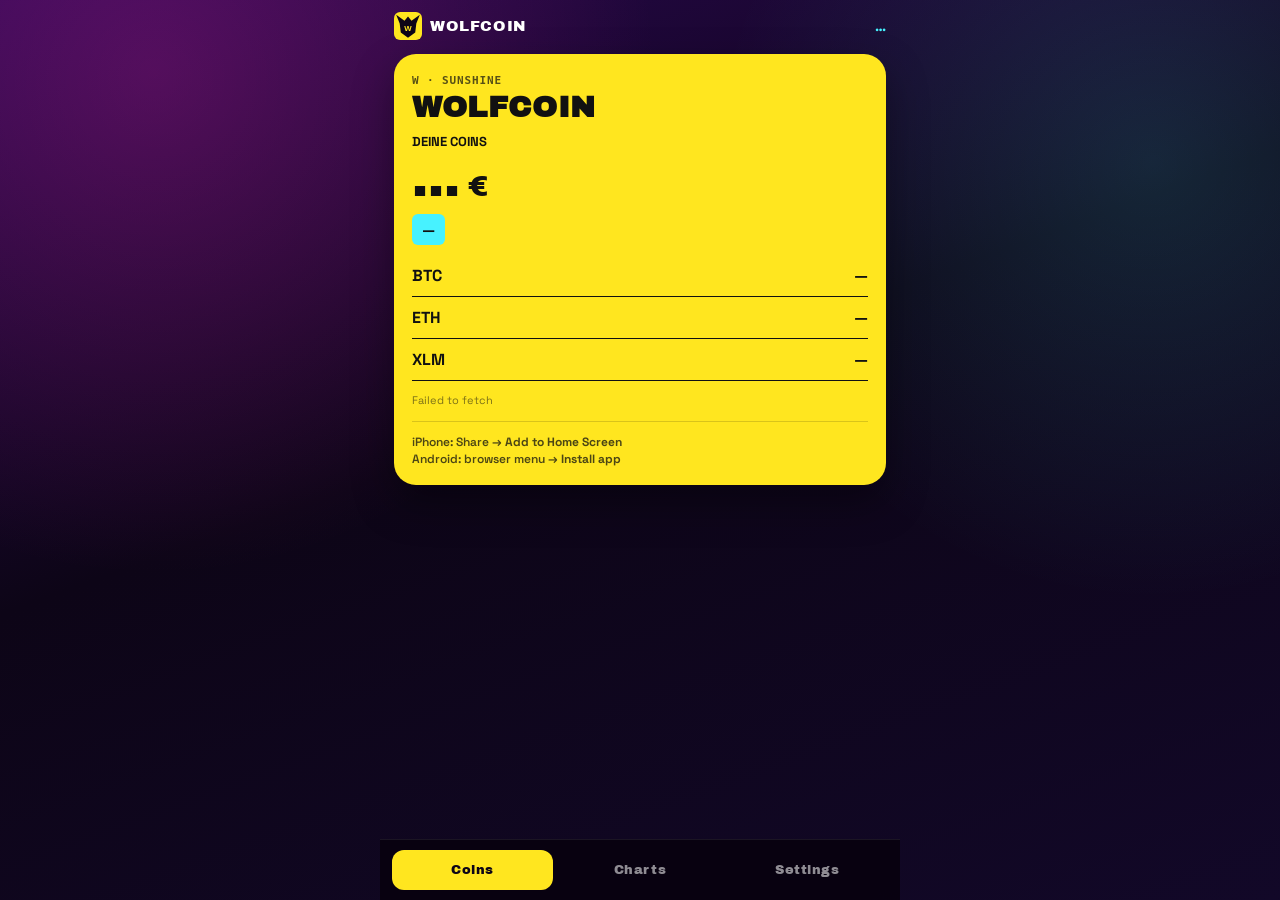
==== index.html @ 1785a9e9 "Show MIN/MAX with dates on each chart" ====
<!DOCTYPE html>
<html lang="de">
<head>
  <meta charset="utf-8" />
  <meta name="viewport" content="width=device-width, initial-scale=1, viewport-fit=cover" />
  <meta name="theme-color" content="#FFE61F" />
  <meta name="apple-mobile-web-app-capable" content="yes" />
  <meta name="mobile-web-app-capable" content="yes" />
  <meta name="apple-mobile-web-app-title" content="WolfCoin" />
  <meta name="apple-mobile-web-app-status-bar-style" content="black-translucent" />
  <title>WolfCoin</title>
  <link rel="manifest" href="manifest.webmanifest" />
  <link rel="icon" href="icon-192.png" type="image/png" />
  <link rel="apple-touch-icon" href="icon-180.png" />
  <link rel="preconnect" href="https://fonts.googleapis.com" />
  <link rel="preconnect" href="https://fonts.gstatic.com" crossorigin />
  <link href="https://fonts.googleapis.com/css2?family=Archivo+Black&family=Space+Grotesk:wght@500;600;700&display=swap" rel="stylesheet" />
  <link rel="stylesheet" href="styles.css" />
</head>
<body>
  <div id="app">
    <header class="topbar">
      <div class="brand">
        <img src="icon.svg" alt="" width="28" height="28" />
        <span>WOLFCOIN</span>
      </div>
      <div id="top-total" class="top-total">…</div>
    </header>

    <main>
      <!-- Portfolio -->
      <section id="view-home" class="view active">
        <article class="sunshine-card">
          <p class="eyebrow">W · SUNSHINE</p>
          <h1>WOLFCOIN</h1>
          <p class="section-label">DEINE COINS</p>
          <div class="hero-value">
            <span id="home-total">…</span>
            <span id="home-glyph">€</span>
          </div>
          <div class="pills">
            <span id="home-total-pill" class="pill cyan">—</span>
            <span id="home-change-pill" class="pill pink hidden">—</span>
          </div>
          <div id="home-rows" class="coin-rows"></div>
          <p id="home-fresh" class="fresh">—</p>
          <p id="install-hint" class="install-hint">
            iPhone: Share → <strong>Add to Home Screen</strong><br />
            Android: browser menu → <strong>Install app</strong>
          </p>
        </article>
      </section>

      <!-- Charts -->
      <section id="view-charts" class="view">
        <div class="charts-head">
          <h2>CHARTS</h2>
          <p>Ein Chart pro Coin + Gesamt in Euro.</p>
        </div>

        <div id="timeframes" class="chip-row"></div>

        <div class="readout-row">
          <div class="readout">
            <div id="readout-value" class="readout-value">—</div>
            <div class="readout-meta">
              <span id="readout-label">GESAMT</span>
              <span id="readout-date" class="muted"></span>
            </div>
          </div>
          <button id="reload-charts" class="btn-lime" type="button">Neu laden</button>
        </div>

        <div id="visibility" class="chip-row eyes"></div>
        <p id="charts-status" class="status"></p>
        <div id="chart-list" class="chart-list"></div>
        <p class="footnote">Charts: Binance · Spot: CoinGecko</p>
      </section>

      <!-- Settings -->
      <section id="view-settings" class="view">
        <div class="settings-panel">
          <h2>Einstellungen</h2>

          <label class="field">
            <span>Währung</span>
            <select id="currency-select">
              <option value="eur">EUR</option>
              <option value="usd">USD</option>
            </select>
          </label>

          <div class="field">
            <span>Coin suchen</span>
            <input id="coin-search" type="search" placeholder="bitcoin, eth, xlm…" autocomplete="off" />
            <div id="search-hits" class="search-hits"></div>
          </div>

          <label class="field">
            <span>Menge</span>
            <input id="coin-amount" type="text" inputmode="decimal" placeholder="0.01" />
          </label>

          <button id="add-coin" class="btn-lime wide" type="button">Hinzufügen / Aktualisieren</button>

          <h3>Deine Coins</h3>
          <div id="settings-rows" class="settings-rows"></div>
        </div>
      </section>
    </main>

    <nav class="tabbar">
      <button data-view="home" class="tab active" type="button">Coins</button>
      <button data-view="charts" class="tab" type="button">Charts</button>
      <button data-view="settings" class="tab" type="button">Settings</button>
    </nav>
  </div>
  <script src="app.js"></script>
  <script>
    if ("serviceWorker" in navigator) {
      navigator.serviceWorker.register("./sw.js").catch(() => {});
    }
  </script>
</body>
</html>
---- styles.css ----
:root {
  --ink: #0d0517;
  --stage: #1c0a33;
  --sunshine: #ffe61f;
  --lime: #c7ff29;
  --pink: #ff52b8;
  --cyan: #47f2ff;
  --card: rgba(255, 255, 255, 0.05);
  --text: #ffffff;
  --muted: rgba(255, 255, 255, 0.55);
  --safe-bottom: env(safe-area-inset-bottom, 0px);
  --safe-top: env(safe-area-inset-top, 0px);
  --tabbar: 64px;
  --font-display: "Archivo Black", sans-serif;
  --font-body: "Space Grotesk", sans-serif;
}

* { box-sizing: border-box; }
html, body {
  margin: 0;
  min-height: 100%;
  background:
    radial-gradient(circle at 12% 8%, rgba(255, 40, 180, 0.22), transparent 36%),
    radial-gradient(circle at 90% 18%, rgba(71, 242, 255, 0.14), transparent 32%),
    linear-gradient(160deg, #2a0850 0%, var(--ink) 45%, #120828 100%);
  color: var(--text);
  font-family: var(--font-body);
  -webkit-tap-highlight-color: transparent;
}

body { padding: 0; }

#app {
  min-height: 100dvh;
  max-width: 520px;
  margin: 0 auto;
  padding: calc(12px + var(--safe-top)) 14px calc(var(--tabbar) + 18px + var(--safe-bottom));
}

.topbar {
  display: flex;
  align-items: center;
  justify-content: space-between;
  gap: 12px;
  margin-bottom: 14px;
}

.brand {
  display: flex;
  align-items: center;
  gap: 8px;
  font-family: var(--font-display);
  letter-spacing: 0.04em;
  font-size: 15px;
}

.top-total {
  font-weight: 700;
  font-variant-numeric: tabular-nums;
  color: var(--cyan);
  font-size: 14px;
}

.view { display: none; }
.view.active { display: block; }

.sunshine-card {
  background: var(--sunshine);
  color: #111;
  border-radius: 22px;
  padding: 20px 18px 16px;
  box-shadow: 0 18px 40px rgba(0, 0, 0, 0.35);
}

.eyebrow {
  margin: 0;
  font-size: 11px;
  font-weight: 700;
  letter-spacing: 0.08em;
  opacity: 0.7;
  font-family: ui-monospace, SFMono-Regular, Menlo, monospace;
}

.sunshine-card h1 {
  margin: 4px 0 10px;
  font-family: var(--font-display);
  font-size: 30px;
  letter-spacing: 0.02em;
}

.section-label {
  margin: 0;
  font-size: 13px;
  font-weight: 700;
}

.hero-value {
  display: flex;
  align-items: baseline;
  gap: 8px;
  margin-top: 6px;
}

.hero-value span:first-child {
  font-family: var(--font-display);
  font-size: clamp(34px, 11vw, 48px);
  font-variant-numeric: tabular-nums;
  line-height: 1;
}

.hero-value span:last-child {
  font-family: var(--font-display);
  font-size: 30px;
}

.pills {
  display: flex;
  flex-wrap: wrap;
  gap: 8px;
  margin-top: 10px;
}

.pill {
  display: inline-block;
  padding: 6px 10px;
  border-radius: 6px;
  font-weight: 700;
  font-variant-numeric: tabular-nums;
  font-size: 15px;
}

.pill.cyan { background: var(--cyan); color: #111; }
.pill.pink { background: var(--pink); color: #fff; }
.hidden { display: none !important; }

.coin-rows { margin-top: 10px; }

.coin-row {
  display: grid;
  grid-template-columns: auto 1fr auto;
  gap: 10px;
  align-items: baseline;
  padding: 10px 0;
  border-bottom: 1.5px solid #111;
  font-weight: 700;
}

.coin-row .sym { font-size: 16px; }
.coin-row .chg {
  text-align: right;
  font-size: 12px;
  opacity: 0.55;
  font-variant-numeric: tabular-nums;
}
.coin-row .val {
  text-align: right;
  font-size: 16px;
  font-variant-numeric: tabular-nums;
}

.fresh {
  margin: 12px 0 0;
  font-size: 11px;
  opacity: 0.55;
}

.install-hint {
  margin: 14px 0 0;
  padding-top: 12px;
  border-top: 1.5px solid rgba(0, 0, 0, 0.2);
  font-size: 12px;
  font-weight: 600;
  line-height: 1.45;
  opacity: 0.75;
}

.charts-head h2,
.settings-panel h2 {
  margin: 0;
  font-family: var(--font-display);
  color: var(--lime);
  font-size: 28px;
}

.charts-head p {
  margin: 4px 0 12px;
  color: var(--muted);
  font-size: 14px;
}

.chip-row {
  display: flex;
  gap: 8px;
  overflow-x: auto;
  padding-bottom: 4px;
  margin-bottom: 10px;
  scrollbar-width: none;
}
.chip-row::-webkit-scrollbar { display: none; }

.readout-row {
  display: flex;
  align-items: center;
  justify-content: space-between;
  gap: 12px;
  margin-bottom: 12px;
}

.chip {
  flex: 0 0 auto;
  border: 1.5px solid var(--lime);
  background: transparent;
  color: var(--lime);
  font-family: var(--font-body);
  font-weight: 700;
  font-size: 13px;
  padding: 8px 12px;
  border-radius: 8px;
}
.chip.on {
  background: var(--lime);
  color: var(--ink);
}
.chip.eye {
  border: none;
  background: rgba(255, 255, 255, 0.08);
  color: #fff;
  border-radius: 999px;
}
.chip.eye.on {
  background: var(--cyan);
  color: var(--ink);
}

.btn-lime {
  border: none;
  background: var(--lime);
  color: var(--ink);
  font-family: var(--font-body);
  font-weight: 700;
  font-size: 12px;
  padding: 10px 12px;
  border-radius: 999px;
  white-space: nowrap;
}
.btn-lime.wide { width: 100%; margin-top: 8px; padding: 12px; font-size: 14px; }
.btn-lime:disabled { opacity: 0.5; }

.readout {
  display: flex;
  flex-direction: column;
  align-items: flex-start;
  min-width: 0;
  flex: 1;
}

.readout-value {
  font-family: var(--font-display);
  font-size: clamp(28px, 9vw, 40px);
  font-variant-numeric: tabular-nums;
  line-height: 1;
}

.readout-meta {
  display: flex;
  gap: 8px;
  align-items: center;
  margin-top: 4px;
  font-size: 12px;
  font-weight: 700;
}
.readout-meta #readout-label { color: var(--cyan); }
.muted { color: var(--muted); font-weight: 500; }

.status {
  min-height: 1.2em;
  color: var(--lime);
  font-size: 13px;
  margin: 0 0 8px;
}

.chart-list { display: grid; gap: 14px; }

.chart-card {
  background: var(--card);
  border: 1px solid color-mix(in srgb, var(--accent, var(--cyan)) 45%, transparent);
  border-radius: 14px;
  padding: 12px;
}

.chart-card h3 {
  margin: 0 0 6px;
  font-size: 14px;
  font-family: var(--font-display);
  color: var(--accent, var(--cyan));
}

.chart-extremes {
  display: grid;
  grid-template-columns: 1fr 1fr;
  gap: 10px;
  margin-bottom: 8px;
}

.ext-label {
  font-size: 12px;
  font-weight: 700;
  font-variant-numeric: tabular-nums;
}

.ext-date {
  margin-top: 2px;
  font-size: 10px;
  color: var(--muted);
  font-variant-numeric: tabular-nums;
}

.chart-card canvas {
  width: 100%;
  height: 160px;
  display: block;
  touch-action: none;
}

.footnote {
  margin: 16px 0 0;
  font-size: 11px;
  color: var(--muted);
}

.settings-panel {
  background: rgba(0, 0, 0, 0.28);
  border: 1px solid rgba(255, 255, 255, 0.1);
  border-radius: 18px;
  padding: 18px 16px;
}

.settings-panel h3 {
  margin: 22px 0 10px;
  font-size: 14px;
  color: var(--lime);
}

.field {
  display: grid;
  gap: 6px;
  margin-top: 14px;
  font-size: 12px;
  font-weight: 700;
  color: var(--muted);
}

.field input,
.field select {
  width: 100%;
  border: 1.5px solid rgba(255, 255, 255, 0.2);
  background: rgba(255, 255, 255, 0.06);
  color: #fff;
  border-radius: 10px;
  padding: 12px;
  font-size: 16px;
  font-family: var(--font-body);
}

.search-hits {
  display: grid;
  gap: 6px;
}

.search-hit {
  text-align: left;
  border: 1px solid rgba(255, 255, 255, 0.15);
  background: rgba(255, 255, 255, 0.06);
  color: #fff;
  border-radius: 10px;
  padding: 10px 12px;
  font-family: var(--font-body);
}
.search-hit strong { color: var(--lime); }
.search-hit.on {
  border-color: var(--lime);
  background: rgba(199, 255, 41, 0.12);
}

.settings-rows { display: grid; gap: 10px; }

.settings-row {
  display: grid;
  grid-template-columns: 1fr auto;
  gap: 8px;
  align-items: center;
  background: rgba(255, 255, 255, 0.05);
  border-radius: 12px;
  padding: 10px 12px;
}

.settings-row .meta { font-size: 12px; color: var(--muted); }
.settings-row input {
  width: 110px;
  border: 1px solid rgba(255, 255, 255, 0.2);
  background: rgba(0, 0, 0, 0.25);
  color: #fff;
  border-radius: 8px;
  padding: 8px;
  font-size: 14px;
}
.settings-row .actions {
  display: flex;
  gap: 8px;
  grid-column: 1 / -1;
}
.settings-row button {
  border: none;
  border-radius: 8px;
  padding: 8px 10px;
  font-weight: 700;
  font-family: var(--font-body);
}
.settings-row .save { background: var(--cyan); color: #111; }
.settings-row .del { background: var(--pink); color: #fff; }

.tabbar {
  position: fixed;
  left: 50%;
  transform: translateX(-50%);
  bottom: 0;
  width: min(520px, 100%);
  display: grid;
  grid-template-columns: repeat(3, 1fr);
  gap: 6px;
  padding: 10px 12px calc(10px + var(--safe-bottom));
  background: rgba(8, 2, 16, 0.92);
  backdrop-filter: blur(12px);
  border-top: 1px solid rgba(255, 255, 255, 0.08);
}

.tab {
  border: 1.5px solid transparent;
  background: transparent;
  color: var(--muted);
  font-family: var(--font-display);
  font-size: 13px;
  letter-spacing: 0.04em;
  padding: 12px 8px;
  border-radius: 12px;
}
.tab.active {
  color: var(--ink);
  background: var(--sunshine);
}
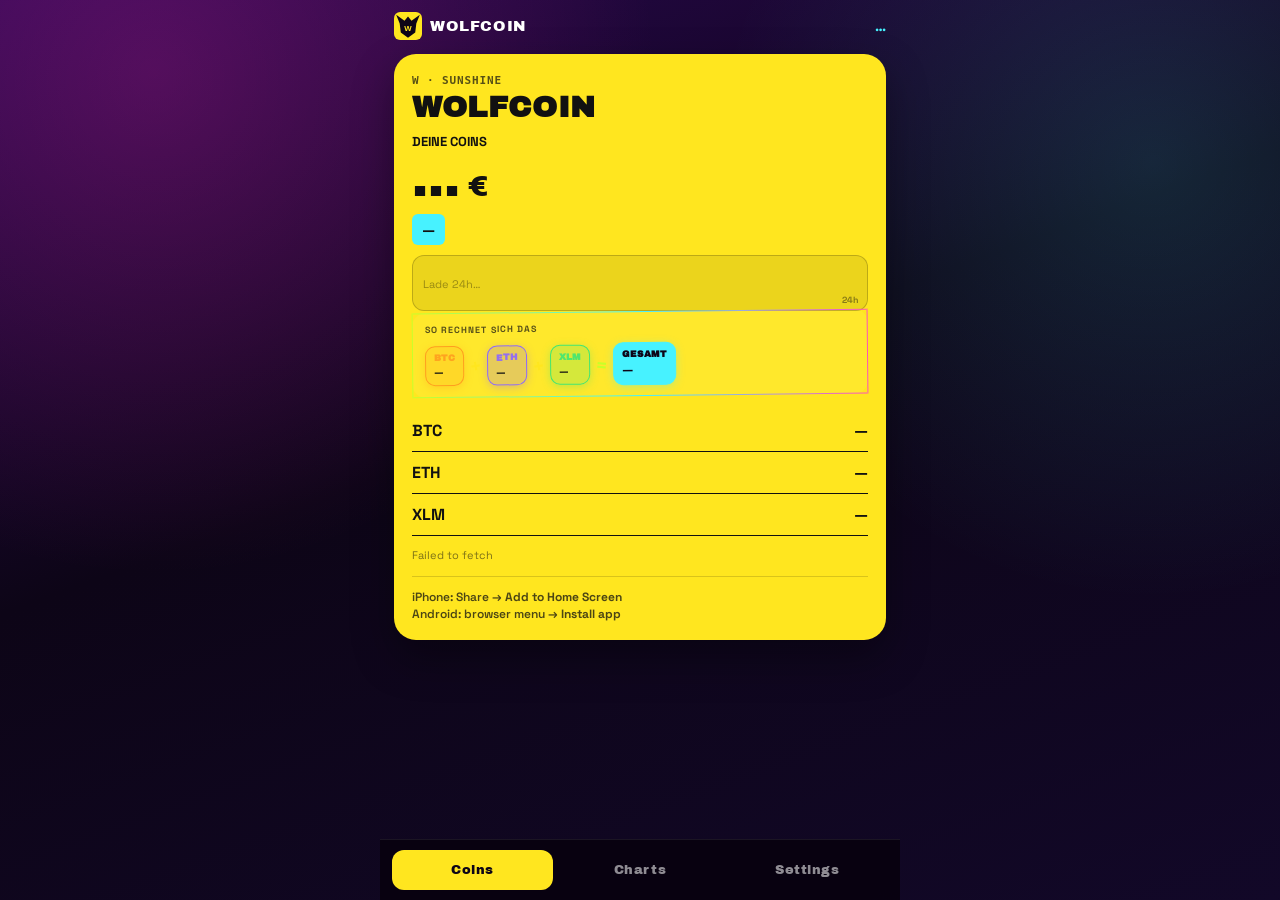
==== commit e24639a2: "Add home 24h spark with hover math strip" ====
--- a/index.html
+++ b/index.html
@@ -42,6 +42,15 @@
             <span id="home-total-pill" class="pill cyan">—</span>
             <span id="home-change-pill" class="pill pink hidden">—</span>
           </div>
+          <div class="home-spark-wrap">
+            <canvas id="home-spark" height="56"></canvas>
+            <span class="home-spark-label">24h</span>
+            <div id="home-spark-hover" class="home-spark-hover hidden">—</div>
+          </div>
+          <div id="home-math" class="math-strip home-math">
+            <div class="math-title">SO RECHNET SICH DAS</div>
+            <div id="home-math-equation" class="math-equation"></div>
+          </div>
           <div id="home-rows" class="coin-rows"></div>
           <p id="home-fresh" class="fresh">—</p>
           <p id="install-hint" class="install-hint">
@@ -65,10 +74,15 @@
             <div id="readout-value" class="readout-value">—</div>
             <div class="readout-meta">
               <span id="readout-label">GESAMT</span>
-              <span id="readout-date" class="muted"></span>
+              <span id="readout-date" class="muted">· —</span>
             </div>
           </div>
           <button id="reload-charts" class="btn-lime" type="button">Neu laden</button>
+        </div>
+
+        <div class="math-strip">
+          <div class="math-title">SO RECHNET SICH DAS</div>
+          <div id="math-equation" class="math-equation"></div>
         </div>
 
         <div id="visibility" class="chip-row eyes"></div>
--- a/styles.css
+++ b/styles.css
@@ -158,6 +158,66 @@
   font-variant-numeric: tabular-nums;
 }
 
+.home-spark-wrap {
+  position: relative;
+  margin-top: 10px;
+  height: 56px;
+  border-radius: 12px;
+  background: rgba(0, 0, 0, 0.08);
+  border: 1.5px solid rgba(0, 0, 0, 0.2);
+  overflow: hidden;
+}
+
+.home-spark-wrap canvas {
+  width: 100%;
+  height: 56px;
+  display: block;
+  touch-action: none;
+}
+
+.home-spark-label {
+  position: absolute;
+  right: 8px;
+  bottom: 4px;
+  font-size: 9px;
+  font-weight: 800;
+  opacity: 0.45;
+}
+
+.home-spark-hover {
+  position: absolute;
+  left: 8px;
+  top: 6px;
+  font-size: 11px;
+  font-weight: 800;
+  font-variant-numeric: tabular-nums;
+  background: rgba(255, 230, 31, 0.92);
+  border: 1.5px solid #111;
+  border-radius: 8px;
+  padding: 2px 6px;
+}
+
+.home-math {
+  margin-top: 10px;
+  transform: rotate(-0.4deg);
+  border-image: none;
+  border: 1.5px solid rgba(0, 0, 0, 0.25);
+  background: rgba(255, 255, 255, 0.35);
+}
+
+.home-math .math-title {
+  color: #111;
+  opacity: 0.7;
+}
+
+.home-math .math-chip .val {
+  color: #111;
+}
+
+.home-math .math-chip:not(.total) .sym {
+  opacity: 0.9;
+}
+
 .fresh {
   margin: 12px 0 0;
   font-size: 11px;
@@ -197,6 +257,81 @@
   scrollbar-width: none;
 }
 .chip-row::-webkit-scrollbar { display: none; }
+
+.math-strip {
+  margin: 0 0 14px;
+  padding: 10px 12px;
+  border-radius: 14px;
+  background: rgba(255, 255, 255, 0.06);
+  border: 1.5px solid transparent;
+  border-image: linear-gradient(90deg, var(--lime), var(--cyan), var(--pink)) 1;
+  transform: rotate(-0.6deg);
+  min-height: 72px;
+}
+
+.math-title {
+  font-size: 9px;
+  font-weight: 800;
+  letter-spacing: 0.12em;
+  color: var(--sunshine);
+  opacity: 0.9;
+  margin-bottom: 8px;
+}
+
+.math-equation {
+  display: flex;
+  flex-wrap: wrap;
+  align-items: center;
+  gap: 6px;
+}
+
+.math-chip {
+  display: flex;
+  flex-direction: column;
+  gap: 2px;
+  padding: 6px 8px;
+  border-radius: 10px;
+  border: 1.2px solid var(--chip, var(--cyan));
+  background: color-mix(in srgb, var(--chip, var(--cyan)) 22%, transparent);
+  box-shadow: 0 2px 8px color-mix(in srgb, var(--chip, var(--cyan)) 35%, transparent);
+}
+
+.math-chip.total {
+  background: var(--chip, var(--cyan));
+  color: var(--ink);
+}
+
+.math-chip .sym {
+  font-size: 9px;
+  font-weight: 800;
+  font-family: var(--font-display);
+  color: var(--chip, var(--cyan));
+}
+
+.math-chip.total .sym { color: var(--ink); }
+
+.math-chip .val {
+  font-size: 11px;
+  font-weight: 800;
+  font-variant-numeric: tabular-nums;
+}
+
+.math-chip.total .val {
+  font-size: 13px;
+  color: var(--ink);
+}
+
+.math-op {
+  font-family: var(--font-display);
+  font-size: 16px;
+  color: var(--sunshine);
+  transform: rotate(-8deg);
+}
+
+.math-op.eq {
+  color: var(--lime);
+  transform: rotate(6deg);
+}
 
 .readout-row {
   display: flex;
